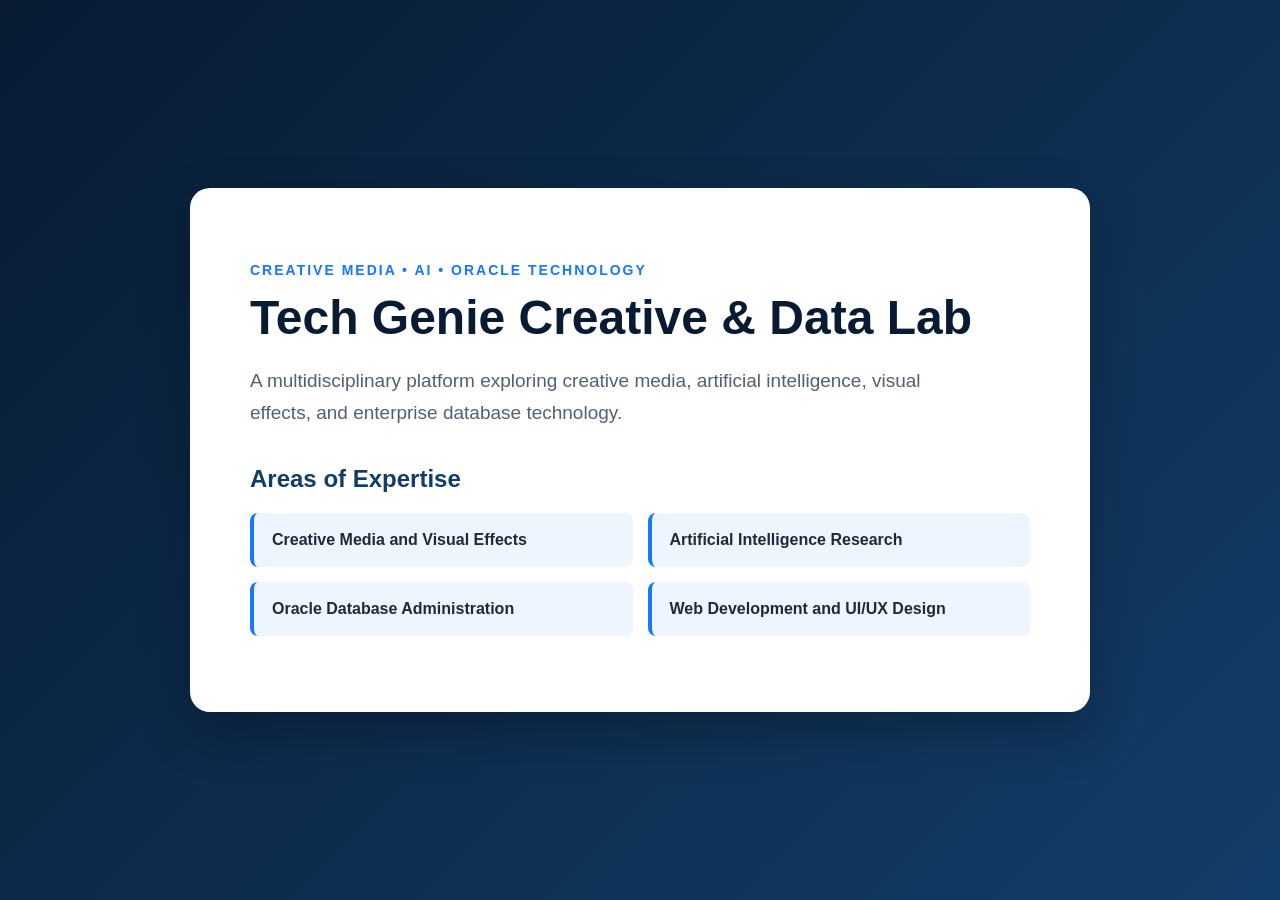
==== index.html @ dd0d1552 "Create initial portfolio landing page" ====
<!DOCTYPE html>
<html lang="en">
<head>
    <meta charset="UTF-8">
    <meta name="viewport" content="width=device-width, initial-scale=1.0">

    <title>Tech Genie Creative & Data Lab</title>

    <link rel="stylesheet" href="css/style.css">
</head>

<body>
    <main class="hero">
        <section class="hero-content">
            <p class="label">Creative Media • AI • Oracle Technology</p>

            <h1>Tech Genie Creative & Data Lab</h1>

            <p class="introduction">
                A multidisciplinary platform exploring creative media,
                artificial intelligence, visual effects, and enterprise
                database technology.
            </p>

            <h2>Areas of Expertise</h2>

            <ul class="skills">
                <li>Creative Media and Visual Effects</li>
                <li>Artificial Intelligence Research</li>
                <li>Oracle Database Administration</li>
                <li>Web Development and UI/UX Design</li>
            </ul>
        </section>
    </main>
</body>
</html>
---- css/style.css ----
* {
    box-sizing: border-box;
}

body {
    margin: 0;
    font-family: Arial, sans-serif;
    background-color: #f4f7fb;
    color: #1f2937;
}

.hero {
    min-height: 100vh;
    display: flex;
    align-items: center;
    justify-content: center;
    padding: 40px 20px;
    background: linear-gradient(135deg, #081b33, #123d68);
}

.hero-content {
    width: 100%;
    max-width: 900px;
    padding: 60px;
    background-color: white;
    border-radius: 20px;
    box-shadow: 0 20px 50px rgba(0, 0, 0, 0.25);
}

.label {
    color: #1677ff;
    font-size: 14px;
    font-weight: bold;
    letter-spacing: 2px;
    text-transform: uppercase;
}

h1 {
    margin: 12px 0 20px;
    color: #081b33;
    font-size: 48px;
    line-height: 1.1;
}

.introduction {
    max-width: 700px;
    color: #526071;
    font-size: 19px;
    line-height: 1.7;
}

h2 {
    margin-top: 35px;
    color: #123d68;
}

.skills {
    display: grid;
    grid-template-columns: repeat(2, 1fr);
    gap: 15px;
    padding: 0;
    list-style: none;
}

.skills li {
    padding: 18px;
    border-left: 4px solid #1677ff;
    border-radius: 8px;
    background-color: #eef5ff;
    font-weight: bold;
}

@media (max-width: 650px) {
    .hero-content {
        padding: 35px 25px;
    }

    h1 {
        font-size: 36px;
    }

    .skills {
        grid-template-columns: 1fr;
    }
}
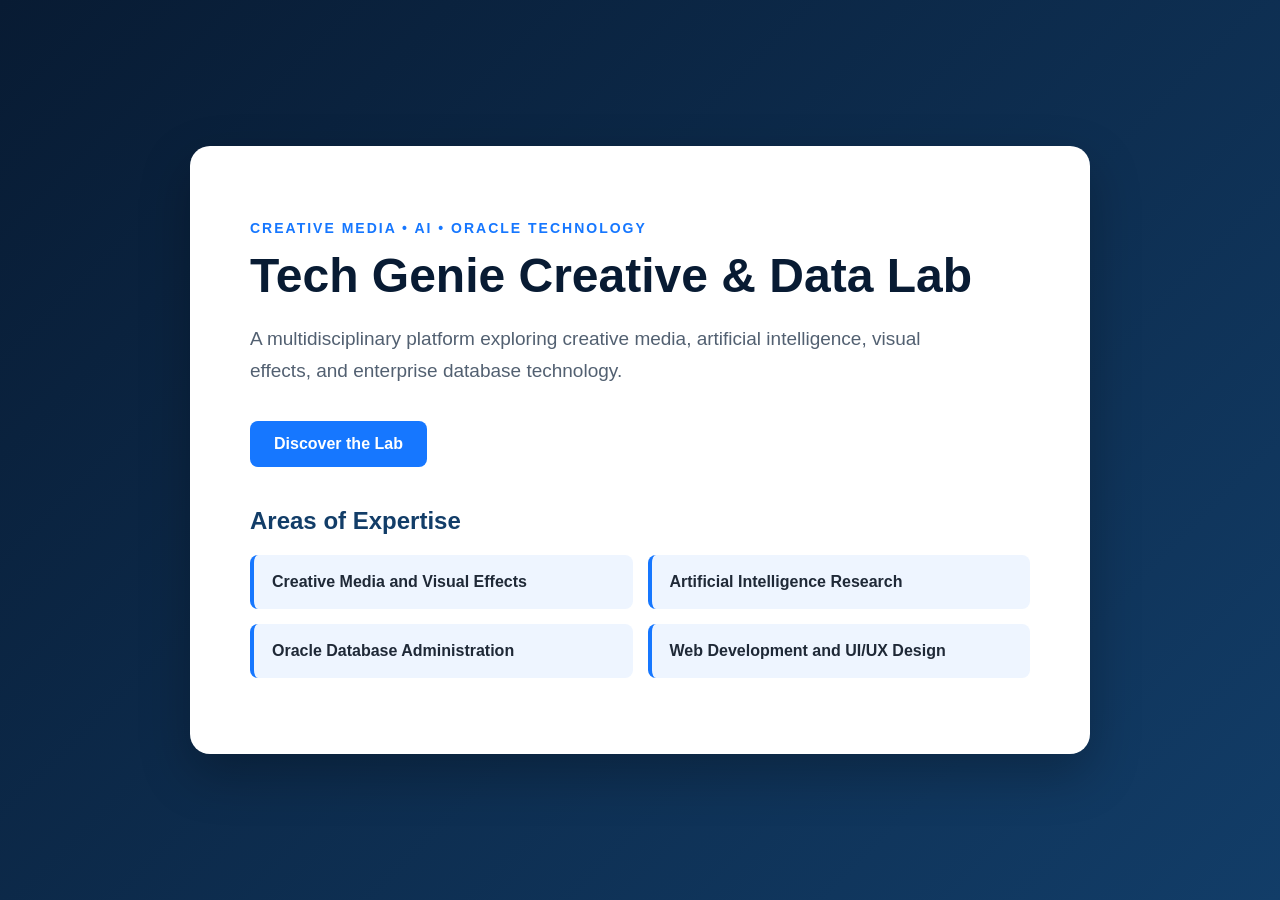
==== commit 987a0805: "Add interactive introduction button" ====
--- a/index.html
+++ b/index.html
@@ -12,15 +12,21 @@
 <body>
     <main class="hero">
         <section class="hero-content">
-            <p class="label">Creative Media • AI • Oracle Technology</p>
+            <p class="label">
+                Creative Media • AI • Oracle Technology
+            </p>
 
             <h1>Tech Genie Creative & Data Lab</h1>
 
-            <p class="introduction">
+            <p class="introduction" id="introduction">
                 A multidisciplinary platform exploring creative media,
                 artificial intelligence, visual effects, and enterprise
                 database technology.
             </p>
+
+            <button type="button" id="discover-button">
+                Discover the Lab
+            </button>
 
             <h2>Areas of Expertise</h2>
 
@@ -32,5 +38,7 @@
             </ul>
         </section>
     </main>
+
+    <script src="js/script.js"></script>
 </body>
 </html>
--- a/css/style.css
+++ b/css/style.css
@@ -82,4 +82,26 @@
     .skills {
         grid-template-columns: 1fr;
     }
+}
+#discover-button {
+    margin: 15px 0 5px;
+    padding: 14px 24px;
+    border: none;
+    border-radius: 8px;
+    background-color: #1677ff;
+    color: white;
+    font-size: 16px;
+    font-weight: bold;
+    cursor: pointer;
+    transition: background-color 0.3s ease, transform 0.3s ease;
+}
+
+#discover-button:hover {
+    background-color: #0f5fcc;
+    transform: translateY(-2px);
+}
+
+#discover-button:focus {
+    outline: 3px solid rgba(22, 119, 255, 0.35);
+    outline-offset: 3px;
 }
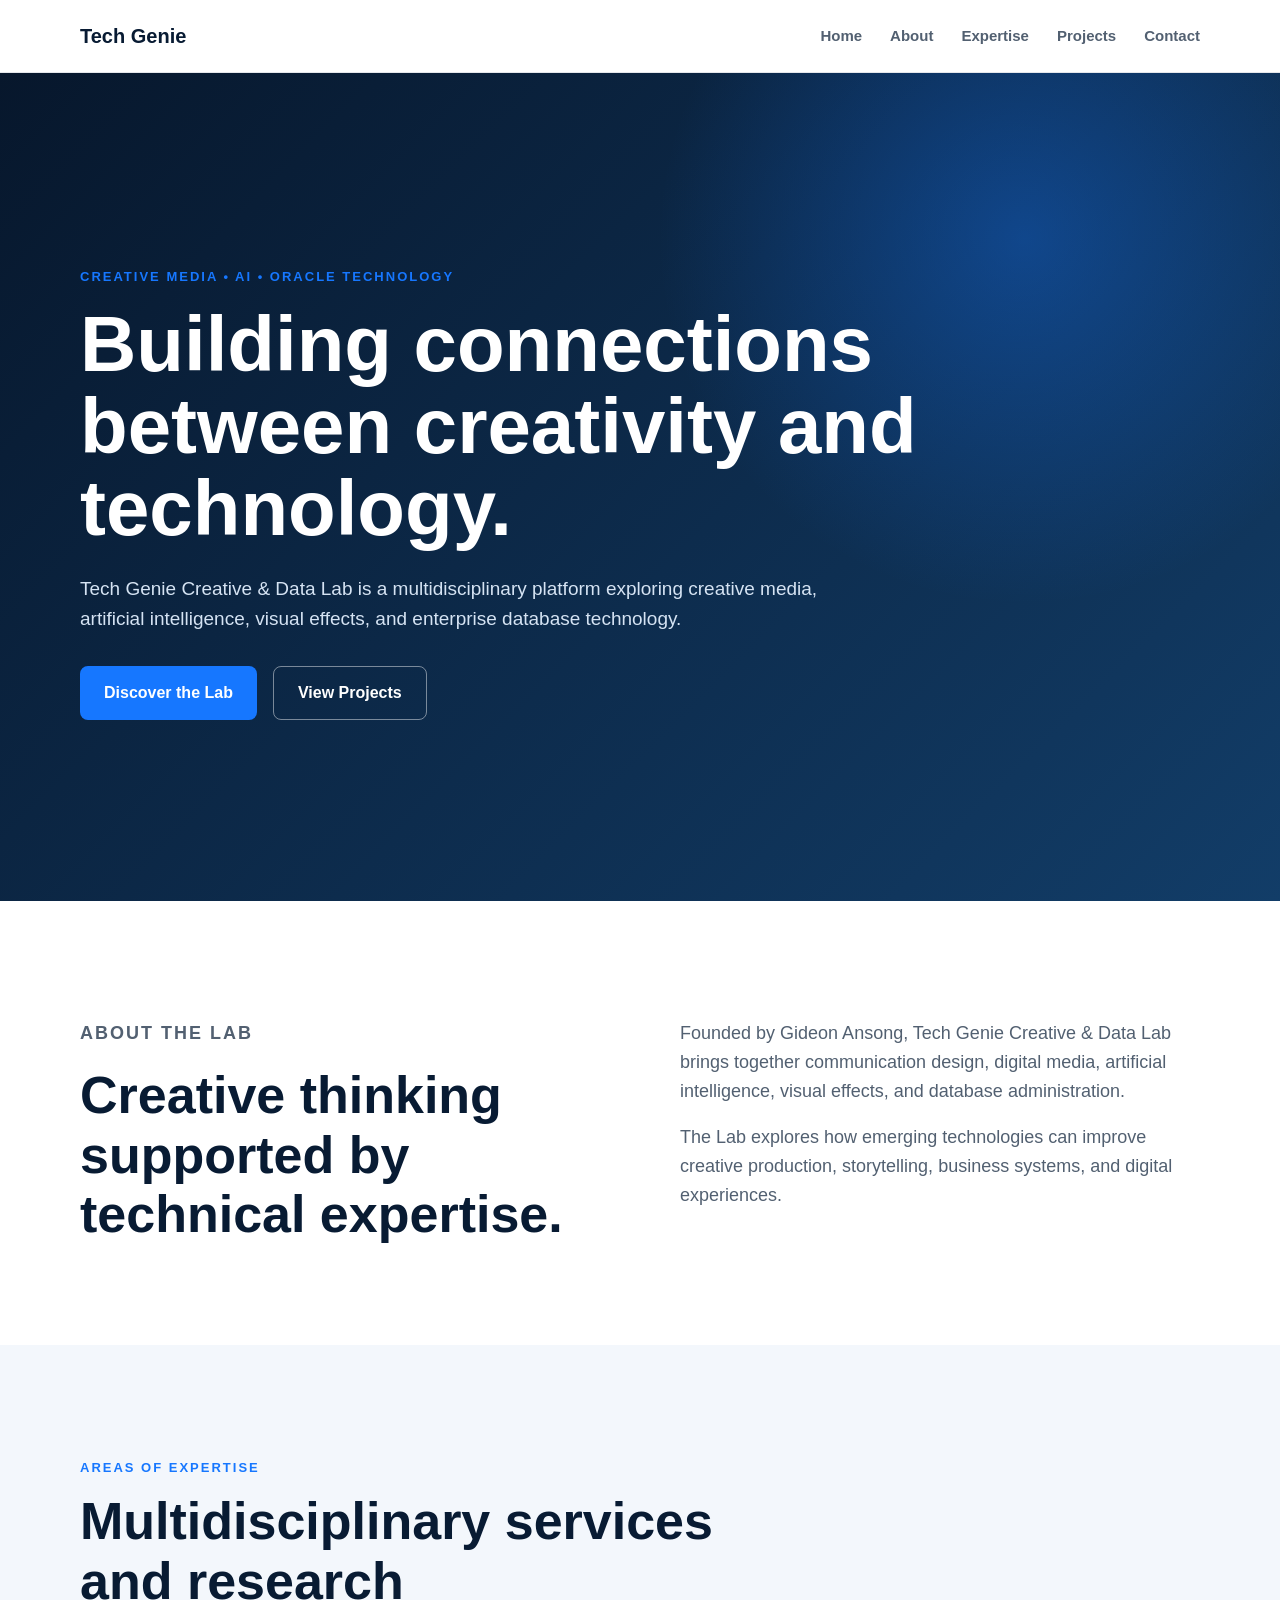
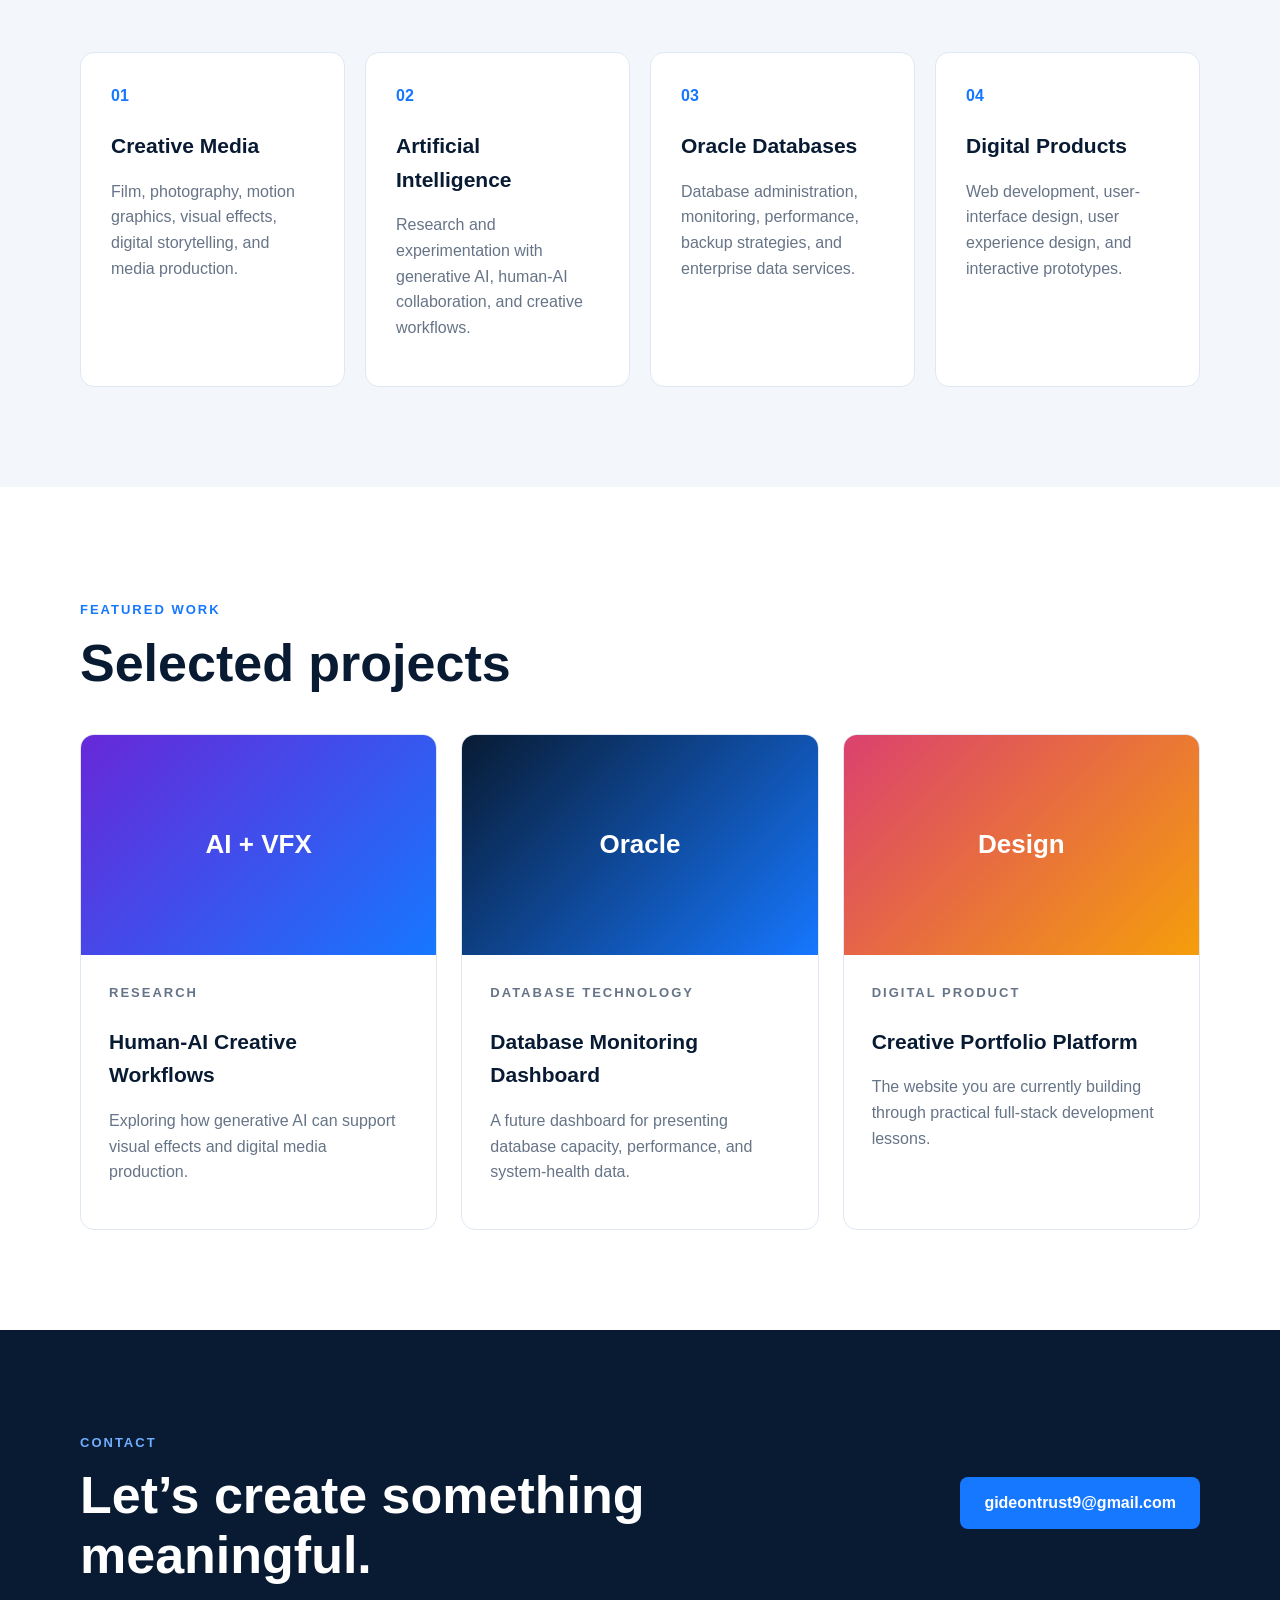
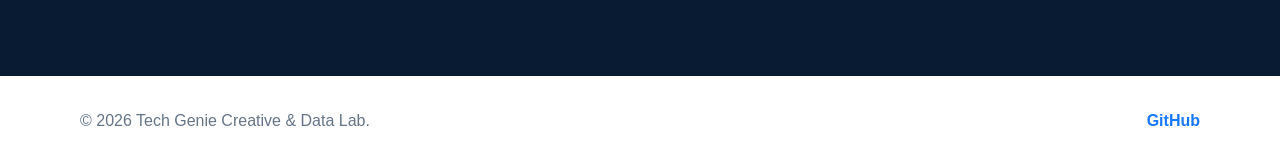
==== commit a2512cad: "Build responsive portfolio sections" ====
--- a/index.html
+++ b/index.html
@@ -2,7 +2,16 @@
 <html lang="en">
 <head>
     <meta charset="UTF-8">
-    <meta name="viewport" content="width=device-width, initial-scale=1.0">
+
+    <meta
+        name="viewport"
+        content="width=device-width, initial-scale=1.0"
+    >
+
+    <meta
+        name="description"
+        content="Tech Genie Creative & Data Lab explores creative media, artificial intelligence, visual effects, and Oracle database technology."
+    >
 
     <title>Tech Genie Creative & Data Lab</title>
 
@@ -10,34 +19,201 @@
 </head>
 
 <body>
-    <main class="hero">
-        <section class="hero-content">
-            <p class="label">
-                Creative Media • AI • Oracle Technology
-            </p>
-
-            <h1>Tech Genie Creative & Data Lab</h1>
-
-            <p class="introduction" id="introduction">
-                A multidisciplinary platform exploring creative media,
-                artificial intelligence, visual effects, and enterprise
-                database technology.
-            </p>
-
-            <button type="button" id="discover-button">
-                Discover the Lab
-            </button>
-
-            <h2>Areas of Expertise</h2>
-
-            <ul class="skills">
-                <li>Creative Media and Visual Effects</li>
-                <li>Artificial Intelligence Research</li>
-                <li>Oracle Database Administration</li>
-                <li>Web Development and UI/UX Design</li>
+    <header class="site-header">
+        <nav class="navigation">
+            <a class="logo" href="#home">Tech Genie</a>
+
+            <ul class="navigation-links">
+                <li><a href="#home">Home</a></li>
+                <li><a href="#about">About</a></li>
+                <li><a href="#services">Expertise</a></li>
+                <li><a href="#projects">Projects</a></li>
+                <li><a href="#contact">Contact</a></li>
             </ul>
+        </nav>
+    </header>
+
+    <main>
+        <section class="hero" id="home">
+            <div class="hero-content">
+                <p class="label">
+                    Creative Media • AI • Oracle Technology
+                </p>
+
+                <h1>Building connections between creativity and technology.</h1>
+
+                <p class="introduction" id="introduction">
+                    Tech Genie Creative & Data Lab is a multidisciplinary
+                    platform exploring creative media, artificial intelligence,
+                    visual effects, and enterprise database technology.
+                </p>
+
+                <div class="hero-actions">
+                    <button type="button" id="discover-button">
+                        Discover the Lab
+                    </button>
+
+                    <a class="secondary-button" href="#projects">
+                        View Projects
+                    </a>
+                </div>
+            </div>
+        </section>
+
+        <section class="section" id="about">
+            <div class="section-container about-layout">
+                <div>
+                    <p class="section-label">About the Lab</p>
+
+                    <h2>Creative thinking supported by technical expertise.</h2>
+                </div>
+
+                <div>
+                    <p>
+                        Founded by Gideon Ansong, Tech Genie Creative & Data Lab
+                        brings together communication design, digital media,
+                        artificial intelligence, visual effects, and database
+                        administration.
+                    </p>
+
+                    <p>
+                        The Lab explores how emerging technologies can improve
+                        creative production, storytelling, business systems,
+                        and digital experiences.
+                    </p>
+                </div>
+            </div>
+        </section>
+
+        <section class="section section-alternate" id="services">
+            <div class="section-container">
+                <p class="section-label">Areas of Expertise</p>
+
+                <h2>Multidisciplinary services and research</h2>
+
+                <div class="card-grid">
+                    <article class="card">
+                        <span class="card-number">01</span>
+                        <h3>Creative Media</h3>
+                        <p>
+                            Film, photography, motion graphics, visual effects,
+                            digital storytelling, and media production.
+                        </p>
+                    </article>
+
+                    <article class="card">
+                        <span class="card-number">02</span>
+                        <h3>Artificial Intelligence</h3>
+                        <p>
+                            Research and experimentation with generative AI,
+                            human-AI collaboration, and creative workflows.
+                        </p>
+                    </article>
+
+                    <article class="card">
+                        <span class="card-number">03</span>
+                        <h3>Oracle Databases</h3>
+                        <p>
+                            Database administration, monitoring, performance,
+                            backup strategies, and enterprise data services.
+                        </p>
+                    </article>
+
+                    <article class="card">
+                        <span class="card-number">04</span>
+                        <h3>Digital Products</h3>
+                        <p>
+                            Web development, user-interface design, user
+                            experience design, and interactive prototypes.
+                        </p>
+                    </article>
+                </div>
+            </div>
+        </section>
+
+        <section class="section" id="projects">
+            <div class="section-container">
+                <p class="section-label">Featured Work</p>
+
+                <h2>Selected projects</h2>
+
+                <div class="project-grid">
+                    <article class="project-card">
+                        <div class="project-visual ai-visual">
+                            <span>AI + VFX</span>
+                        </div>
+
+                        <div class="project-content">
+                            <p class="project-type">Research</p>
+                            <h3>Human-AI Creative Workflows</h3>
+                            <p>
+                                Exploring how generative AI can support visual
+                                effects and digital media production.
+                            </p>
+                        </div>
+                    </article>
+
+                    <article class="project-card">
+                        <div class="project-visual database-visual">
+                            <span>Oracle</span>
+                        </div>
+
+                        <div class="project-content">
+                            <p class="project-type">Database Technology</p>
+                            <h3>Database Monitoring Dashboard</h3>
+                            <p>
+                                A future dashboard for presenting database
+                                capacity, performance, and system-health data.
+                            </p>
+                        </div>
+                    </article>
+
+                    <article class="project-card">
+                        <div class="project-visual design-visual">
+                            <span>Design</span>
+                        </div>
+
+                        <div class="project-content">
+                            <p class="project-type">Digital Product</p>
+                            <h3>Creative Portfolio Platform</h3>
+                            <p>
+                                The website you are currently building through
+                                practical full-stack development lessons.
+                            </p>
+                        </div>
+                    </article>
+                </div>
+            </div>
+        </section>
+
+        <section class="contact-section" id="contact">
+            <div class="section-container contact-layout">
+                <div>
+                    <p class="section-label light-label">Contact</p>
+                    <h2>Let’s create something meaningful.</h2>
+                </div>
+
+                <a class="contact-button" href="mailto:gideontrust9@gmail.com">
+                    gideontrust9@gmail.com
+                </a>
+            </div>
         </section>
     </main>
+
+    <footer class="site-footer">
+        <p>
+            &copy; <span id="current-year"></span>
+            Tech Genie Creative & Data Lab.
+        </p>
+
+        <a
+            href="https://github.com/gideonansong"
+            target="_blank"
+            rel="noopener noreferrer"
+        >
+            GitHub
+        </a>
+    </footer>
 
     <script src="js/script.js"></script>
 </body>
--- a/css/style.css
+++ b/css/style.css
@@ -2,106 +2,377 @@
     box-sizing: border-box;
 }
 
+html {
+    scroll-behavior: smooth;
+}
+
 body {
     margin: 0;
+    background-color: #ffffff;
+    color: #1f2937;
     font-family: Arial, sans-serif;
-    background-color: #f4f7fb;
-    color: #1f2937;
+    line-height: 1.6;
+}
+
+a {
+    color: inherit;
+    text-decoration: none;
+}
+
+button,
+a {
+    font: inherit;
+}
+
+.site-header {
+    position: sticky;
+    top: 0;
+    z-index: 100;
+    background-color: rgba(255, 255, 255, 0.95);
+    border-bottom: 1px solid #e5e7eb;
+}
+
+.navigation {
+    width: min(1120px, 90%);
+    min-height: 72px;
+    margin: 0 auto;
+    display: flex;
+    align-items: center;
+    justify-content: space-between;
+}
+
+.logo {
+    color: #081b33;
+    font-size: 20px;
+    font-weight: bold;
+}
+
+.navigation-links {
+    display: flex;
+    gap: 28px;
+    margin: 0;
+    padding: 0;
+    list-style: none;
+}
+
+.navigation-links a {
+    color: #526071;
+    font-size: 15px;
+    font-weight: bold;
+}
+
+.navigation-links a:hover {
+    color: #1677ff;
 }
 
 .hero {
-    min-height: 100vh;
-    display: flex;
-    align-items: center;
-    justify-content: center;
-    padding: 40px 20px;
-    background: linear-gradient(135deg, #081b33, #123d68);
+    min-height: calc(100vh - 72px);
+    display: flex;
+    align-items: center;
+    padding: 80px 0;
+    background:
+        radial-gradient(
+            circle at 80% 20%,
+            rgba(22, 119, 255, 0.35),
+            transparent 30%
+        ),
+        linear-gradient(135deg, #07172c, #123d68);
 }
 
 .hero-content {
-    width: 100%;
-    max-width: 900px;
-    padding: 60px;
-    background-color: white;
-    border-radius: 20px;
-    box-shadow: 0 20px 50px rgba(0, 0, 0, 0.25);
-}
-
-.label {
+    width: min(1120px, 90%);
+    margin: 0 auto;
+}
+
+.label,
+.section-label,
+.project-type {
     color: #1677ff;
-    font-size: 14px;
+    font-size: 13px;
     font-weight: bold;
     letter-spacing: 2px;
     text-transform: uppercase;
 }
 
-h1 {
-    margin: 12px 0 20px;
-    color: #081b33;
-    font-size: 48px;
-    line-height: 1.1;
+.hero h1 {
+    max-width: 850px;
+    margin: 16px 0 24px;
+    color: #ffffff;
+    font-size: clamp(42px, 7vw, 78px);
+    line-height: 1.05;
 }
 
 .introduction {
-    max-width: 700px;
-    color: #526071;
+    max-width: 760px;
+    color: #d5e3f3;
     font-size: 19px;
-    line-height: 1.7;
-}
-
-h2 {
-    margin-top: 35px;
-    color: #123d68;
-}
-
-.skills {
-    display: grid;
-    grid-template-columns: repeat(2, 1fr);
-    gap: 15px;
-    padding: 0;
-    list-style: none;
-}
-
-.skills li {
-    padding: 18px;
-    border-left: 4px solid #1677ff;
+}
+
+.hero-actions {
+    display: flex;
+    flex-wrap: wrap;
+    gap: 16px;
+    margin-top: 32px;
+}
+
+#discover-button,
+.secondary-button,
+.contact-button {
+    display: inline-flex;
+    align-items: center;
+    justify-content: center;
+    min-height: 52px;
+    padding: 13px 24px;
     border-radius: 8px;
-    background-color: #eef5ff;
-    font-weight: bold;
-}
-
-@media (max-width: 650px) {
-    .hero-content {
-        padding: 35px 25px;
-    }
-
-    h1 {
-        font-size: 36px;
-    }
-
-    .skills {
-        grid-template-columns: 1fr;
-    }
-}
+    font-weight: bold;
+    cursor: pointer;
+    transition:
+        background-color 0.3s ease,
+        color 0.3s ease,
+        transform 0.3s ease;
+}
+
 #discover-button {
-    margin: 15px 0 5px;
-    padding: 14px 24px;
     border: none;
-    border-radius: 8px;
     background-color: #1677ff;
-    color: white;
-    font-size: 16px;
-    font-weight: bold;
-    cursor: pointer;
-    transition: background-color 0.3s ease, transform 0.3s ease;
-}
-
-#discover-button:hover {
+    color: #ffffff;
+}
+
+#discover-button:hover,
+.contact-button:hover {
     background-color: #0f5fcc;
     transform: translateY(-2px);
 }
 
-#discover-button:focus {
-    outline: 3px solid rgba(22, 119, 255, 0.35);
+#discover-button:focus,
+.secondary-button:focus,
+.contact-button:focus {
+    outline: 3px solid rgba(22, 119, 255, 0.4);
     outline-offset: 3px;
+}
+
+.secondary-button {
+    border: 1px solid rgba(255, 255, 255, 0.45);
+    color: #ffffff;
+}
+
+.secondary-button:hover {
+    background-color: #ffffff;
+    color: #081b33;
+    transform: translateY(-2px);
+}
+
+.section {
+    padding: 100px 0;
+}
+
+.section-alternate {
+    background-color: #f3f7fc;
+}
+
+.section-container {
+    width: min(1120px, 90%);
+    margin: 0 auto;
+}
+
+.section h2,
+.contact-section h2 {
+    max-width: 700px;
+    margin: 12px 0 40px;
+    color: #081b33;
+    font-size: clamp(32px, 5vw, 52px);
+    line-height: 1.15;
+}
+
+.about-layout {
+    display: grid;
+    grid-template-columns: 1fr 1fr;
+    gap: 80px;
+    align-items: start;
+}
+
+.about-layout h2 {
+    margin-bottom: 0;
+}
+
+.about-layout p {
+    color: #526071;
+    font-size: 18px;
+}
+
+.card-grid {
+    display: grid;
+    grid-template-columns: repeat(4, 1fr);
+    gap: 20px;
+}
+
+.card {
+    padding: 30px;
+    background-color: #ffffff;
+    border: 1px solid #dfe8f2;
+    border-radius: 14px;
+    transition:
+        transform 0.3s ease,
+        box-shadow 0.3s ease;
+}
+
+.card:hover {
+    transform: translateY(-6px);
+    box-shadow: 0 18px 35px rgba(8, 27, 51, 0.1);
+}
+
+.card-number {
+    color: #1677ff;
+    font-weight: bold;
+}
+
+.card h3,
+.project-card h3 {
+    margin-bottom: 10px;
+    color: #081b33;
+    font-size: 21px;
+}
+
+.card p,
+.project-card p {
+    color: #667487;
+}
+
+.project-grid {
+    display: grid;
+    grid-template-columns: repeat(3, 1fr);
+    gap: 24px;
+}
+
+.project-card {
+    overflow: hidden;
+    border: 1px solid #dfe8f2;
+    border-radius: 14px;
+    background-color: #ffffff;
+}
+
+.project-visual {
+    min-height: 220px;
+    display: flex;
+    align-items: center;
+    justify-content: center;
+    color: #ffffff;
+    font-size: 26px;
+    font-weight: bold;
+}
+
+.ai-visual {
+    background: linear-gradient(135deg, #6728d8, #1677ff);
+}
+
+.database-visual {
+    background: linear-gradient(135deg, #081b33, #1677ff);
+}
+
+.design-visual {
+    background: linear-gradient(135deg, #db416f, #f59e0b);
+}
+
+.project-content {
+    padding: 28px;
+}
+
+.project-type {
+    margin: 0;
+}
+
+.contact-section {
+    padding: 90px 0;
+    background-color: #081b33;
+}
+
+.contact-layout {
+    display: flex;
+    align-items: center;
+    justify-content: space-between;
+    gap: 50px;
+}
+
+.contact-section h2 {
+    margin-bottom: 0;
+    color: #ffffff;
+}
+
+.light-label {
+    color: #71adff;
+}
+
+.contact-button {
+    flex-shrink: 0;
+    background-color: #1677ff;
+    color: #ffffff;
+}
+
+.site-footer {
+    min-height: 90px;
+    display: flex;
+    align-items: center;
+    justify-content: space-between;
+    gap: 30px;
+    width: min(1120px, 90%);
+    margin: 0 auto;
+    color: #667487;
+}
+
+.site-footer a {
+    color: #1677ff;
+    font-weight: bold;
+}
+
+@media (max-width: 900px) {
+    .card-grid,
+    .project-grid {
+        grid-template-columns: repeat(2, 1fr);
+    }
+
+    .about-layout {
+        grid-template-columns: 1fr;
+        gap: 20px;
+    }
+
+    .contact-layout {
+        align-items: flex-start;
+        flex-direction: column;
+    }
+}
+
+@media (max-width: 650px) {
+    .navigation {
+        align-items: flex-start;
+        flex-direction: column;
+        gap: 15px;
+        padding: 18px 0;
+    }
+
+    .navigation-links {
+        width: 100%;
+        gap: 16px;
+        overflow-x: auto;
+    }
+
+    .hero {
+        min-height: auto;
+        padding: 100px 0;
+    }
+
+    .card-grid,
+    .project-grid {
+        grid-template-columns: 1fr;
+    }
+
+    .section {
+        padding: 75px 0;
+    }
+
+    .site-footer {
+        align-items: flex-start;
+        flex-direction: column;
+        justify-content: center;
+        padding: 25px 0;
+    }
 }
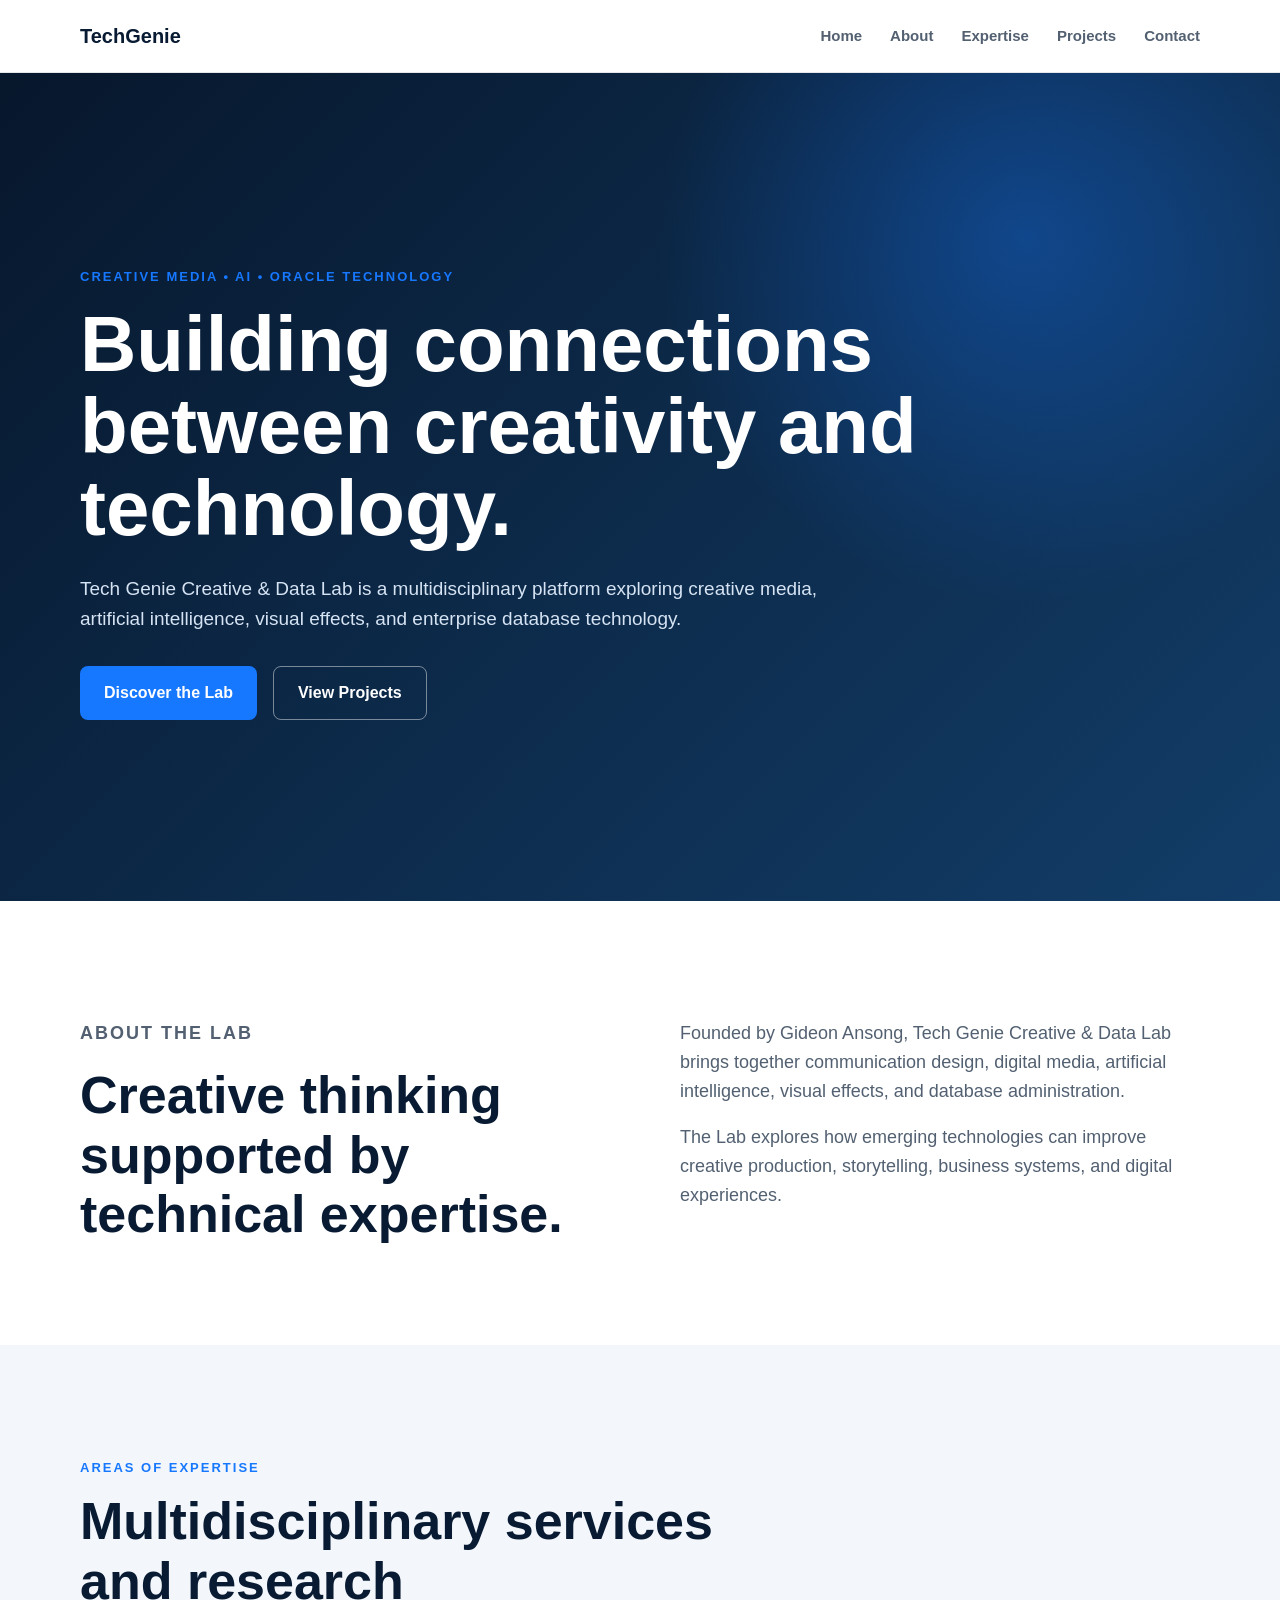
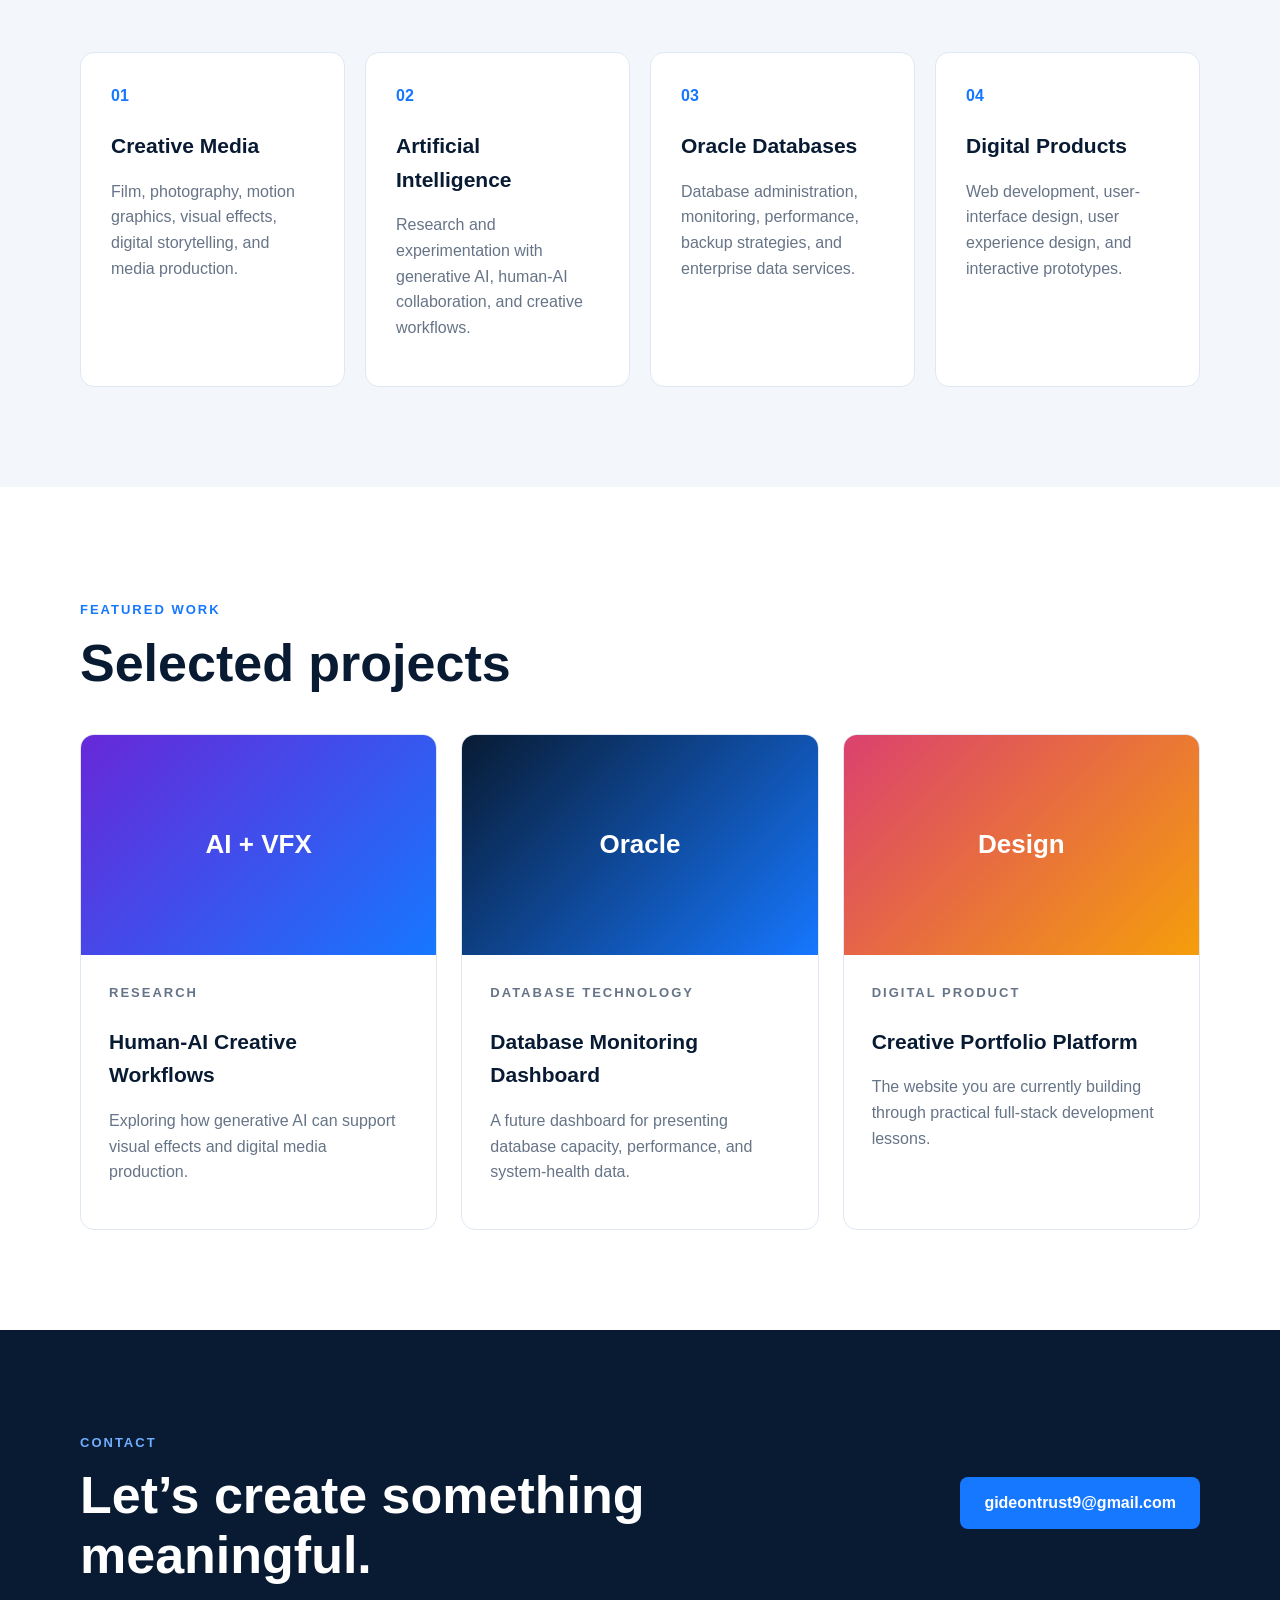
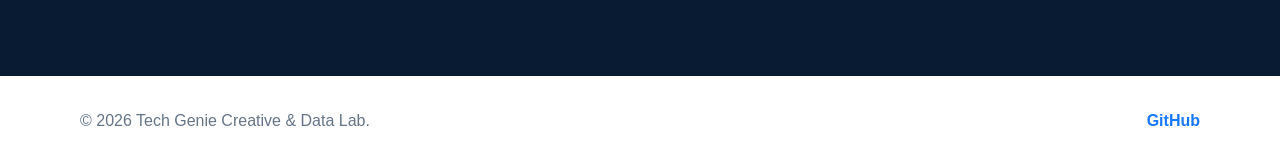
==== commit 71d73f55: "Add responsive mobile navigation" ====
--- a/index.html
+++ b/index.html
@@ -20,17 +20,30 @@
 
 <body>
     <header class="site-header">
-        <nav class="navigation">
-            <a class="logo" href="#home">Tech Genie</a>
-
-            <ul class="navigation-links">
-                <li><a href="#home">Home</a></li>
-                <li><a href="#about">About</a></li>
-                <li><a href="#services">Expertise</a></li>
-                <li><a href="#projects">Projects</a></li>
-                <li><a href="#contact">Contact</a></li>
-            </ul>
-        </nav>
+<nav class="navigation">
+    <a class="logo" href="#home">TechGenie</a>
+
+    <button
+        class="menu-button"
+        id="menu-button"
+        type="button"
+        aria-label="Open navigation menu"
+        aria-controls="navigation-links"
+        aria-expanded="false"
+    >
+        <span></span>
+        <span></span>
+        <span></span>
+    </button>
+
+    <ul class="navigation-links" id="navigation-links">
+        <li><a href="#home">Home</a></li>
+        <li><a href="#about">About</a></li>
+        <li><a href="#services">Expertise</a></li>
+        <li><a href="#projects">Projects</a></li>
+        <li><a href="#contact">Contact</a></li>
+    </ul>
+</nav>
     </header>
 
     <main>
--- a/css/style.css
+++ b/css/style.css
@@ -64,7 +64,45 @@
 .navigation-links a:hover {
     color: #1677ff;
 }
-
+.menu-button {
+    display: none;
+    width: 44px;
+    height: 44px;
+    padding: 9px;
+    border: 0;
+    border-radius: 6px;
+    background: transparent;
+    cursor: pointer;
+}
+
+.menu-button span {
+    display: block;
+    width: 100%;
+    height: 2px;
+    margin: 5px 0;
+    border-radius: 2px;
+    background-color: #081b33;
+    transition:
+        transform 0.3s ease,
+        opacity 0.3s ease;
+}
+
+.menu-button:focus {
+    outline: 3px solid rgba(22, 119, 255, 0.35);
+    outline-offset: 2px;
+}
+
+.menu-button.is-open span:nth-child(1) {
+    transform: translateY(7px) rotate(45deg);
+}
+
+.menu-button.is-open span:nth-child(2) {
+    opacity: 0;
+}
+
+.menu-button.is-open span:nth-child(3) {
+    transform: translateY(-7px) rotate(-45deg);
+}
 .hero {
     min-height: calc(100vh - 72px);
     display: flex;
@@ -343,16 +381,49 @@
 
 @media (max-width: 650px) {
     .navigation {
-        align-items: flex-start;
+        position: relative;
+        min-height: 64px;
+    }
+
+    .menu-button {
+        display: block;
+    }
+
+    .navigation-links {
+        position: absolute;
+        top: 64px;
+        left: 0;
+        z-index: 200;
+        width: 100%;
+        display: none;
         flex-direction: column;
-        gap: 15px;
-        padding: 18px 0;
-    }
-
-    .navigation-links {
+        gap: 0;
+        margin: 0;
+        padding: 12px;
+        overflow: visible;
+        background-color: #ffffff;
+        border: 1px solid #e5e7eb;
+        border-radius: 0 0 12px 12px;
+        box-shadow: 0 15px 30px rgba(8, 27, 51, 0.12);
+    }
+
+    .navigation-links.is-open {
+        display: flex;
+    }
+
+    .navigation-links li {
         width: 100%;
-        gap: 16px;
-        overflow-x: auto;
+    }
+
+    .navigation-links a {
+        display: block;
+        width: 100%;
+        padding: 12px;
+        border-radius: 6px;
+    }
+
+    .navigation-links a:hover {
+        background-color: #eef5ff;
     }
 
     .hero {
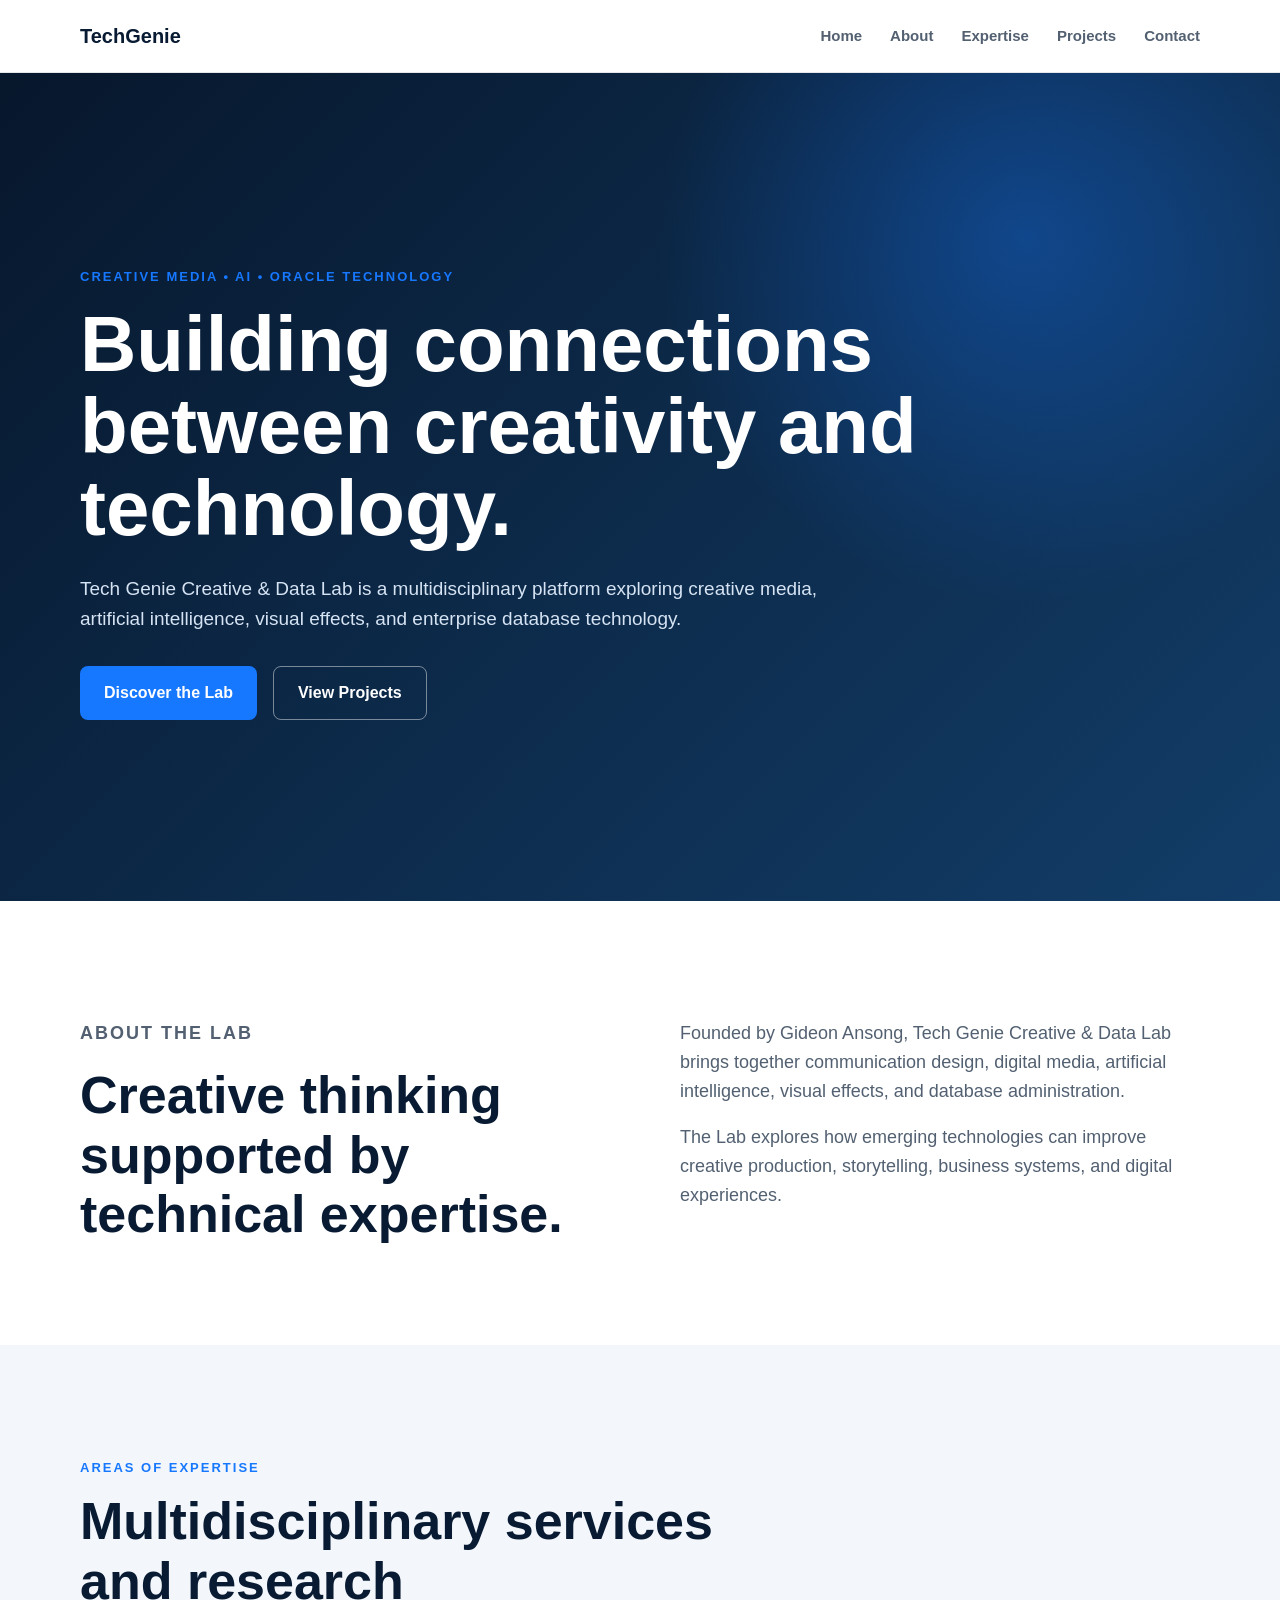
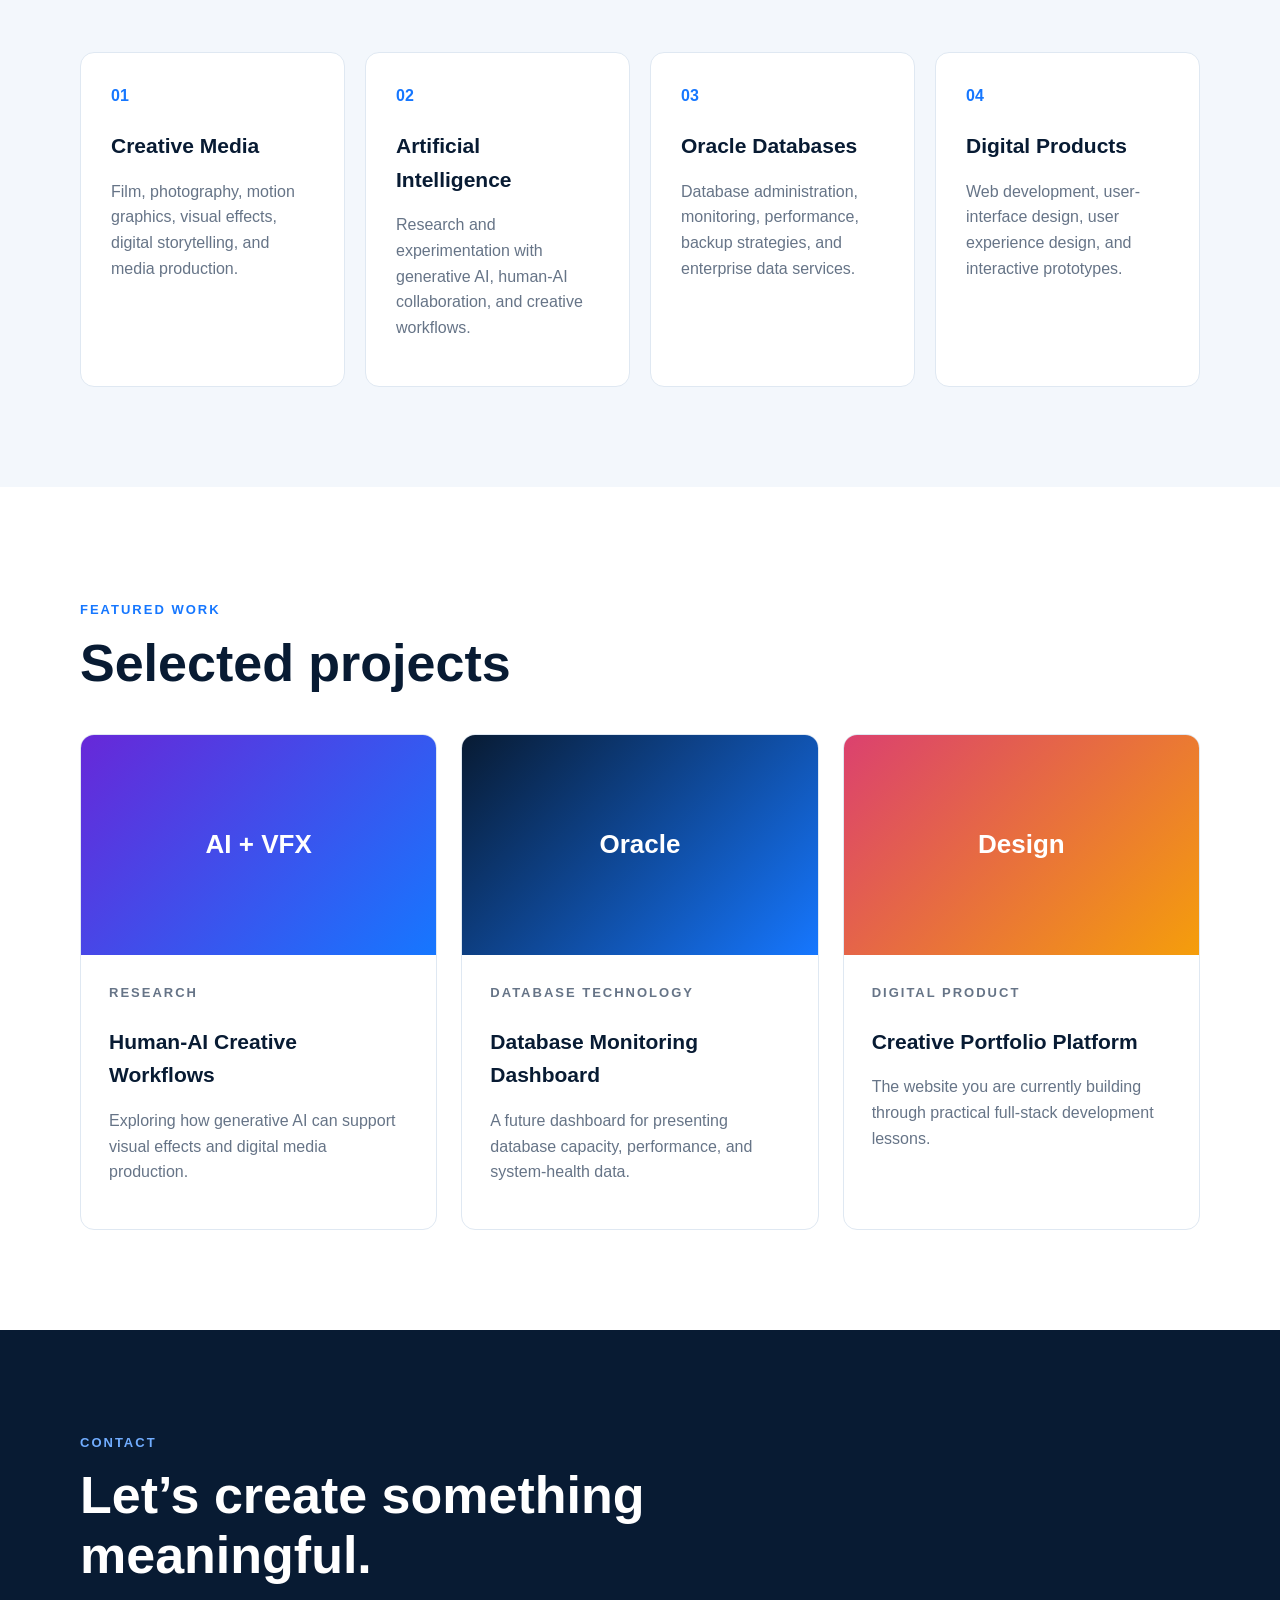
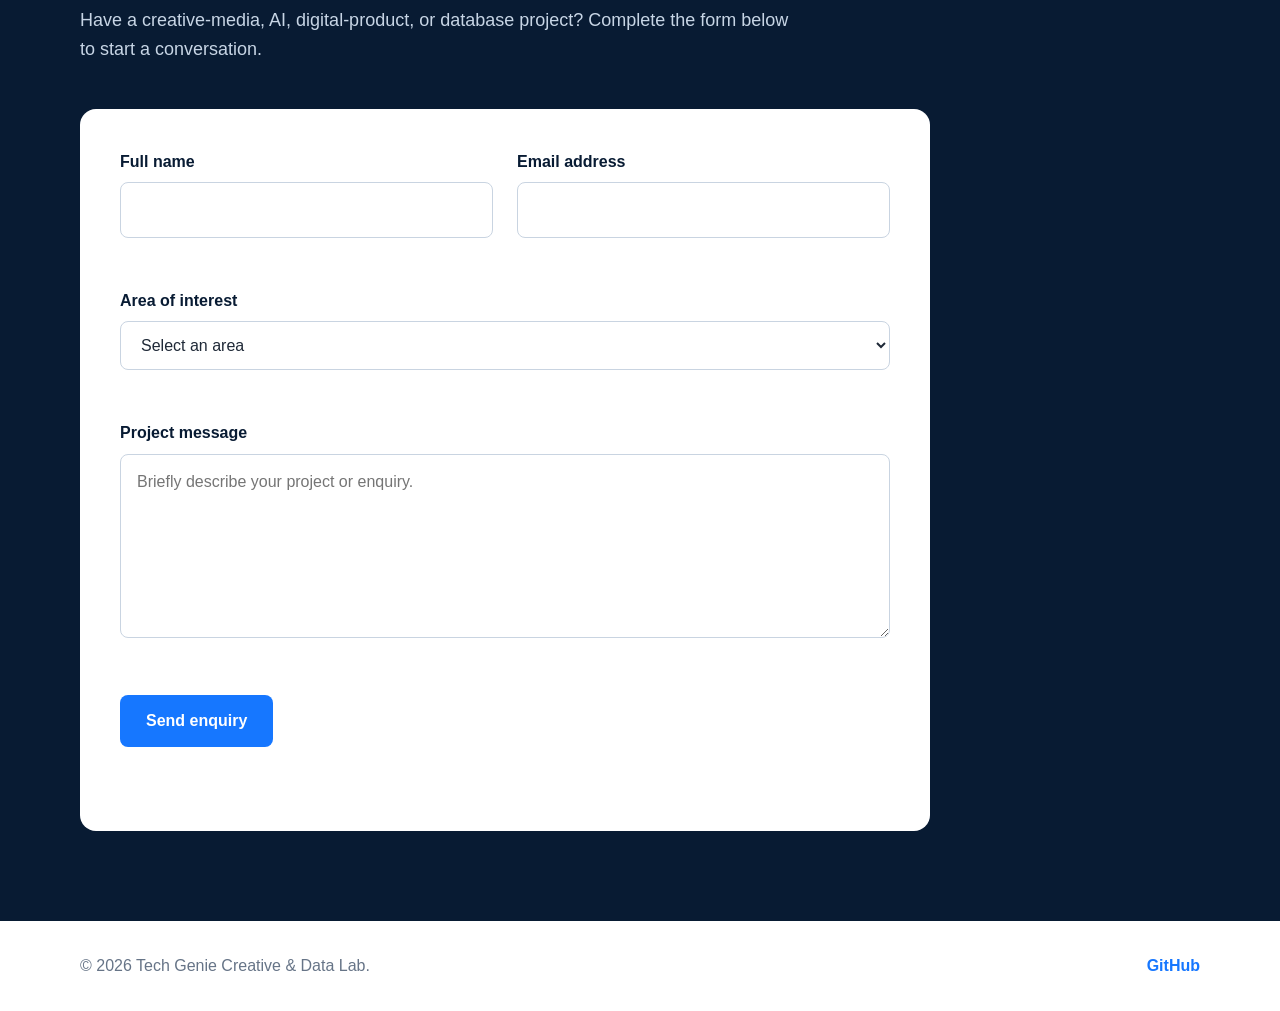
==== commit e2236a63: "Add validated contact form" ====
--- a/index.html
+++ b/index.html
@@ -143,7 +143,6 @@
                 </div>
             </div>
         </section>
-
         <section class="section" id="projects">
             <div class="section-container">
                 <p class="section-label">Featured Work</p>
@@ -198,19 +197,94 @@
                 </div>
             </div>
         </section>
-
         <section class="contact-section" id="contact">
-            <div class="section-container contact-layout">
-                <div>
-                    <p class="section-label light-label">Contact</p>
-                    <h2>Let’s create something meaningful.</h2>
-                </div>
-
-                <a class="contact-button" href="mailto:gideontrust9@gmail.com">
-                    gideontrust9@gmail.com
-                </a>
-            </div>
-        </section>
+    <div class="section-container">
+        <div class="contact-heading">
+            <p class="section-label light-label">Contact</p>
+
+            <h2>Let’s create something meaningful.</h2>
+
+            <p>
+                Have a creative-media, AI, digital-product, or database
+                project? Complete the form below to start a conversation.
+            </p>
+        </div>
+
+        <form class="contact-form" id="contact-form" novalidate>
+            <div class="form-row">
+                <div class="form-group">
+                    <label for="name">Full name</label>
+
+                    <input
+                        type="text"
+                        id="name"
+                        name="name"
+                        autocomplete="name"
+                    >
+
+                    <small class="error-message" id="name-error"></small>
+                </div>
+
+                <div class="form-group">
+                    <label for="email">Email address</label>
+
+                    <input
+                        type="email"
+                        id="email"
+                        name="email"
+                        autocomplete="email"
+                    >
+
+                    <small class="error-message" id="email-error"></small>
+                </div>
+            </div>
+
+            <div class="form-group">
+                <label for="interest">Area of interest</label>
+
+                <select id="interest" name="interest">
+                    <option value="">Select an area</option>
+                    <option value="creative-media">Creative media</option>
+                    <option value="artificial-intelligence">
+                        Artificial intelligence
+                    </option>
+                    <option value="oracle-database">
+                        Oracle database services
+                    </option>
+                    <option value="digital-product">
+                        Digital product development
+                    </option>
+                </select>
+
+                <small class="error-message" id="interest-error"></small>
+            </div>
+
+            <div class="form-group">
+                <label for="message">Project message</label>
+
+                <textarea
+                    id="message"
+                    name="message"
+                    rows="6"
+                    placeholder="Briefly describe your project or enquiry."
+                ></textarea>
+
+                <small class="error-message" id="message-error"></small>
+            </div>
+
+            <button class="submit-button" type="submit">
+                Send enquiry
+            </button>
+
+            <p
+                class="form-status"
+                id="form-status"
+                role="status"
+                aria-live="polite"
+            ></p>
+        </form>
+    </div>
+</section>
     </main>
 
     <footer class="site-footer">
--- a/css/style.css
+++ b/css/style.css
@@ -346,6 +346,107 @@
     color: #ffffff;
 }
 
+.contact-heading {
+    max-width: 720px;
+    margin-bottom: 45px;
+}
+
+.contact-heading h2 {
+    margin-bottom: 20px;
+}
+
+.contact-heading > p:last-child {
+    color: #c7d5e5;
+    font-size: 18px;
+}
+
+.contact-form {
+    max-width: 850px;
+    padding: 40px;
+    border-radius: 16px;
+    background-color: #ffffff;
+}
+
+.form-row {
+    display: grid;
+    grid-template-columns: repeat(2, 1fr);
+    gap: 24px;
+}
+
+.form-group {
+    margin-bottom: 24px;
+}
+
+.form-group label {
+    display: block;
+    margin-bottom: 8px;
+    color: #081b33;
+    font-weight: bold;
+}
+
+.form-group input,
+.form-group select,
+.form-group textarea {
+    width: 100%;
+    padding: 14px 16px;
+    border: 1px solid #c9d4e1;
+    border-radius: 8px;
+    background-color: #ffffff;
+    color: #1f2937;
+    font: inherit;
+}
+
+.form-group textarea {
+    min-height: 150px;
+    resize: vertical;
+}
+
+.form-group input:focus,
+.form-group select:focus,
+.form-group textarea:focus {
+    border-color: #1677ff;
+    outline: 3px solid rgba(22, 119, 255, 0.16);
+}
+
+.form-group .input-error {
+    border-color: #c62828;
+}
+
+.error-message {
+    display: block;
+    min-height: 20px;
+    margin-top: 6px;
+    color: #c62828;
+    font-size: 14px;
+}
+
+.submit-button {
+    min-height: 52px;
+    padding: 13px 26px;
+    border: 0;
+    border-radius: 8px;
+    background-color: #1677ff;
+    color: #ffffff;
+    font-weight: bold;
+    cursor: pointer;
+}
+
+.submit-button:hover {
+    background-color: #0f5fcc;
+}
+
+.submit-button:focus {
+    outline: 3px solid rgba(22, 119, 255, 0.4);
+    outline-offset: 3px;
+}
+
+.form-status {
+    min-height: 24px;
+    margin: 20px 0 0;
+    color: #16733c;
+    font-weight: bold;
+}
+
 .site-footer {
     min-height: 90px;
     display: flex;
@@ -380,6 +481,14 @@
 }
 
 @media (max-width: 650px) {
+    .form-row {
+    grid-template-columns: 1fr;
+    gap: 0;
+}
+
+.contact-form {
+    padding: 25px;
+}
     .navigation {
         position: relative;
         min-height: 64px;
